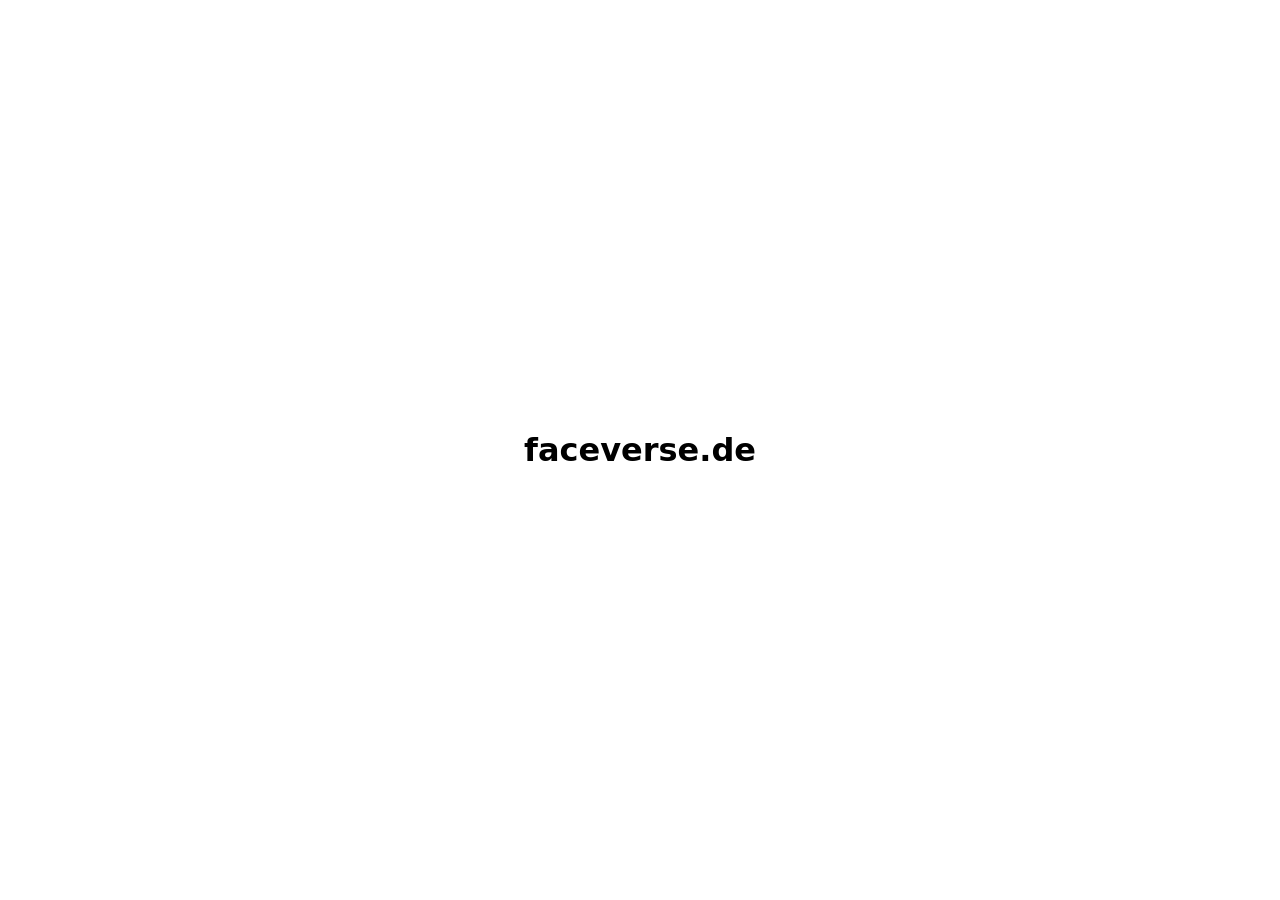
==== index.html @ fb8342d6 "Seed faceverse.de: concept, build brief, CNAME" ====
<!doctype html><html lang="de"><head><meta charset="utf-8"><meta name="viewport" content="width=device-width,initial-scale=1"><meta name="robots" content="noindex"><title>Work in Progress</title></head><body style="font-family:system-ui;display:grid;place-items:center;min-height:100vh;margin:0"><h1>faceverse.de</h1></body></html>
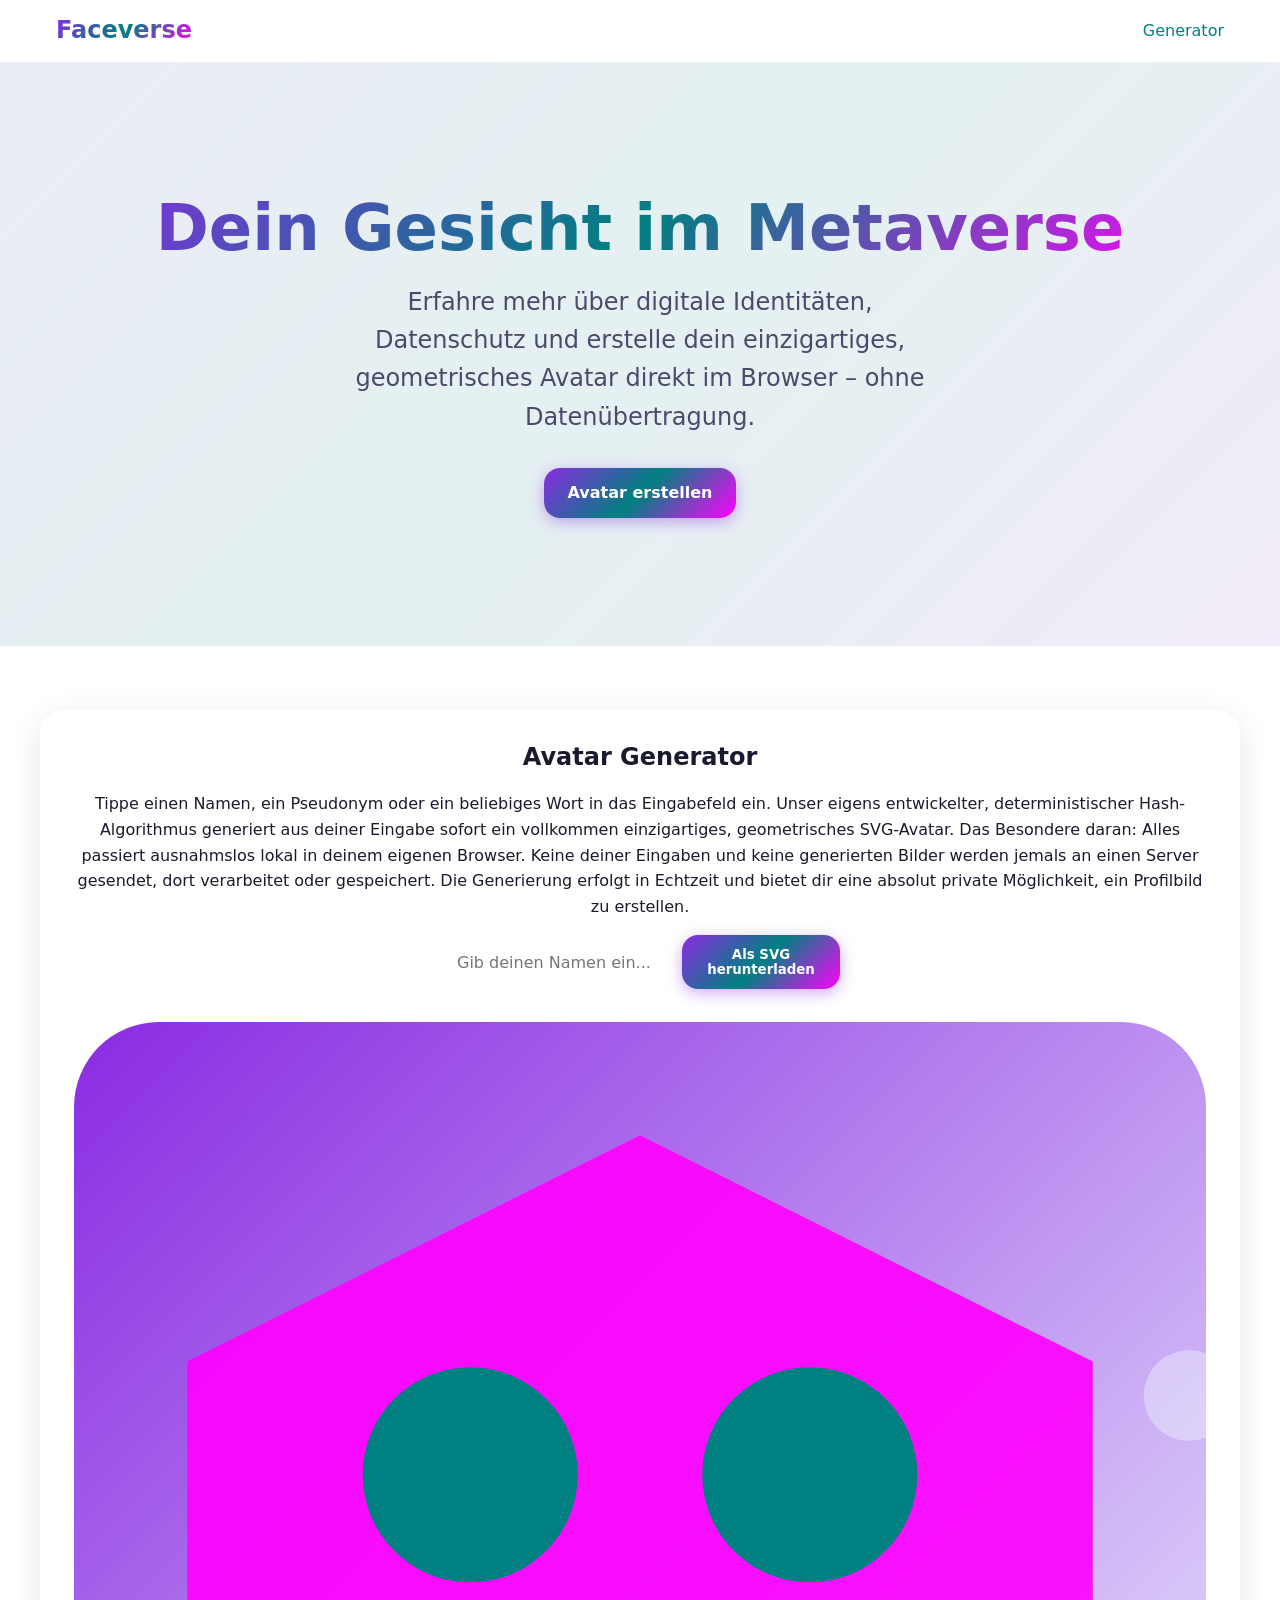
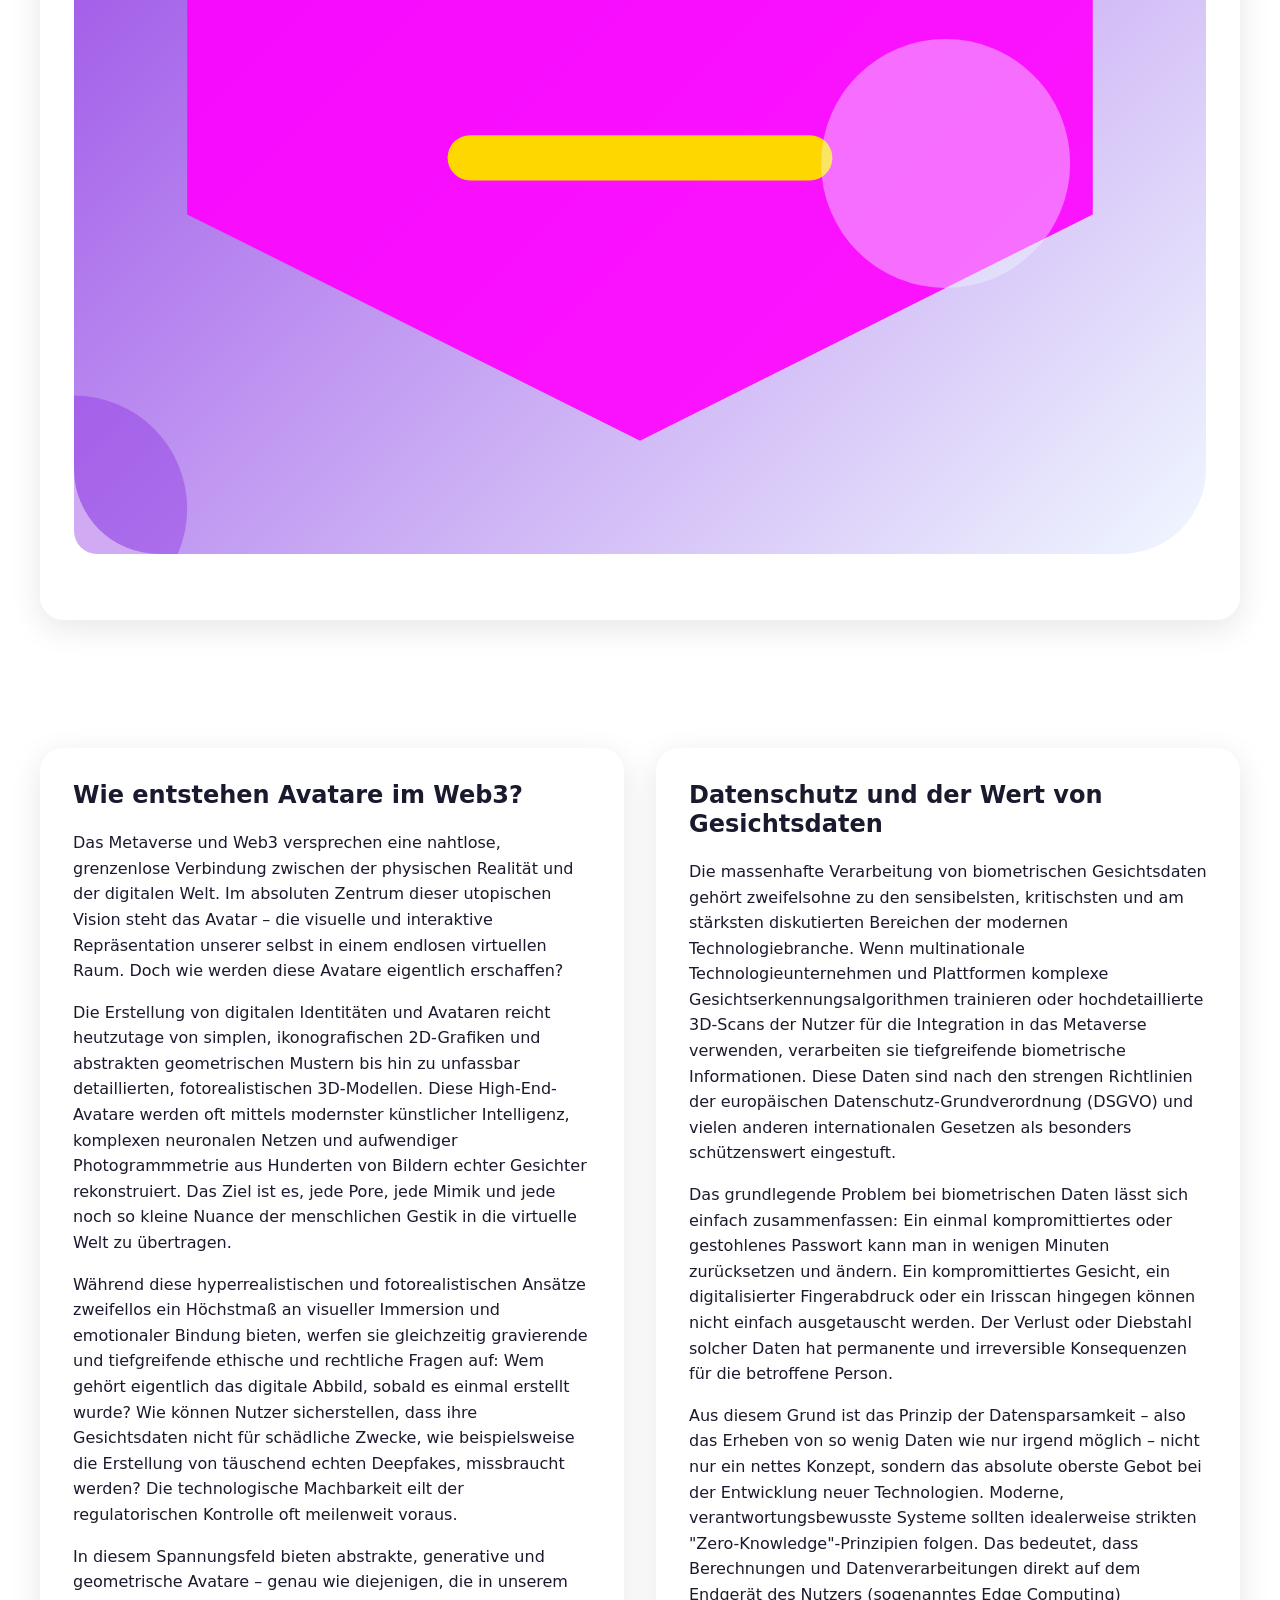
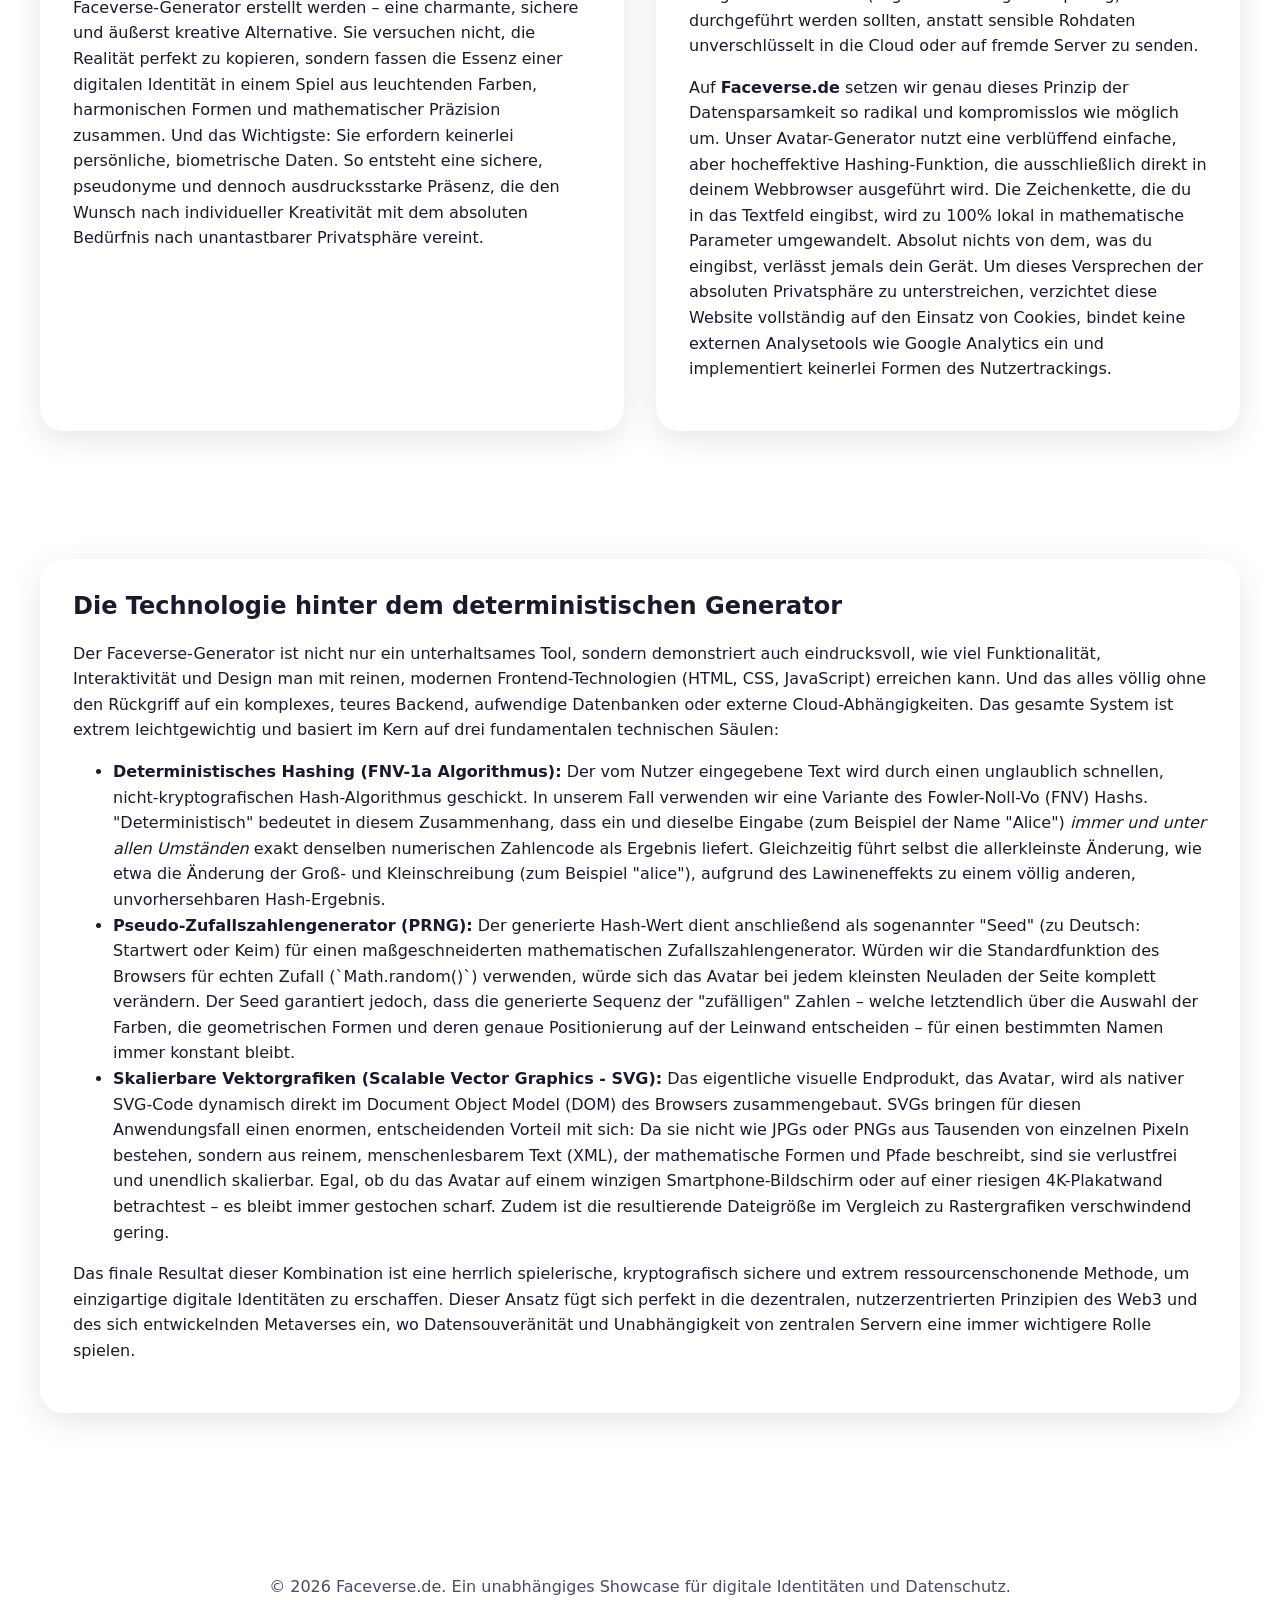
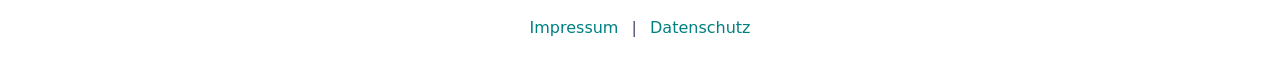
==== commit 90f6fad3: "Build complete faceverse.de website with local SVG avatar generator Co-authored-by: frankinkua <1004" ====
--- a/index.html
+++ b/index.html
@@ -1 +1,99 @@
-<!doctype html><html lang="de"><head><meta charset="utf-8"><meta name="viewport" content="width=device-width,initial-scale=1"><meta name="robots" content="noindex"><title>Work in Progress</title></head><body style="font-family:system-ui;display:grid;place-items:center;min-height:100vh;margin:0"><h1>faceverse.de</h1></body></html>
+<!DOCTYPE html>
+<html lang="de">
+<head>
+  <meta charset="utf-8">
+  <meta name="viewport" content="width=device-width, initial-scale=1">
+  <title>Faceverse | Digitale Avatare im Metaverse</title>
+  <meta name="description" content="Entdecke das Faceverse: Erfahre, wie digitale Avatare für das Metaverse entstehen, welche Rolle Datenschutz spielt, und generiere dein eigenes, einzigartiges SVG-Avatar.">
+
+  <!-- Open Graph / Social -->
+  <meta property="og:type" content="website">
+  <meta property="og:url" content="https://faceverse.de/">
+  <meta property="og:title" content="Faceverse | Digitale Avatare im Metaverse">
+  <meta property="og:description" content="Entdecke das Faceverse: Erfahre, wie digitale Avatare für das Metaverse entstehen, welche Rolle Datenschutz spielt, und generiere dein eigenes, einzigartiges SVG-Avatar.">
+
+  <link rel="icon" href="favicon.svg" type="image/svg+xml">
+  <link rel="stylesheet" href="styles.css">
+</head>
+<body>
+  <header class="site-header">
+    <div class="container">
+      <h1 class="site-title"><a href="/">Faceverse</a></h1>
+      <nav aria-label="Hauptnavigation">
+        <a href="#generator">Generator</a>
+      </nav>
+    </div>
+  </header>
+
+  <main>
+    <section class="hero">
+      <div class="container">
+        <h2 class="hero-title">Dein Gesicht im Metaverse</h2>
+        <p class="hero-subtitle">Erfahre mehr über digitale Identitäten, Datenschutz und erstelle dein einzigartiges, geometrisches Avatar direkt im Browser – ohne Datenübertragung.</p>
+        <a href="#generator" class="btn btn-primary">Avatar erstellen</a>
+      </div>
+    </section>
+
+    <section id="generator" class="section container">
+      <div class="glass-card text-center">
+        <h2>Avatar Generator</h2>
+        <p>Tippe einen Namen, ein Pseudonym oder ein beliebiges Wort in das Eingabefeld ein. Unser eigens entwickelter, deterministischer Hash-Algorithmus generiert aus deiner Eingabe sofort ein vollkommen einzigartiges, geometrisches SVG-Avatar. Das Besondere daran: Alles passiert ausnahmslos lokal in deinem eigenen Browser. Keine deiner Eingaben und keine generierten Bilder werden jemals an einen Server gesendet, dort verarbeitet oder gespeichert. Die Generierung erfolgt in Echtzeit und bietet dir eine absolut private Möglichkeit, ein Profilbild zu erstellen.</p>
+
+        <div class="input-group">
+          <label for="name-input" class="visually-hidden">Dein Name für das Avatar</label>
+          <input type="text" id="name-input" placeholder="Gib deinen Namen ein..." autocomplete="off">
+          <button id="download-btn" class="btn btn-primary">Als SVG herunterladen</button>
+        </div>
+
+        <div id="avatar-container" aria-label="Dein generiertes Avatar">
+          <!-- SVG is injected here via main.js -->
+        </div>
+      </div>
+    </section>
+
+    <section class="section container">
+      <div class="grid-2">
+        <div class="glass-card">
+          <h2>Wie entstehen Avatare im Web3?</h2>
+          <p>Das Metaverse und Web3 versprechen eine nahtlose, grenzenlose Verbindung zwischen der physischen Realität und der digitalen Welt. Im absoluten Zentrum dieser utopischen Vision steht das Avatar – die visuelle und interaktive Repräsentation unserer selbst in einem endlosen virtuellen Raum. Doch wie werden diese Avatare eigentlich erschaffen?</p>
+          <p>Die Erstellung von digitalen Identitäten und Avataren reicht heutzutage von simplen, ikonografischen 2D-Grafiken und abstrakten geometrischen Mustern bis hin zu unfassbar detaillierten, fotorealistischen 3D-Modellen. Diese High-End-Avatare werden oft mittels modernster künstlicher Intelligenz, komplexen neuronalen Netzen und aufwendiger Photogrammmetrie aus Hunderten von Bildern echter Gesichter rekonstruiert. Das Ziel ist es, jede Pore, jede Mimik und jede noch so kleine Nuance der menschlichen Gestik in die virtuelle Welt zu übertragen.</p>
+          <p>Während diese hyperrealistischen und fotorealistischen Ansätze zweifellos ein Höchstmaß an visueller Immersion und emotionaler Bindung bieten, werfen sie gleichzeitig gravierende und tiefgreifende ethische und rechtliche Fragen auf: Wem gehört eigentlich das digitale Abbild, sobald es einmal erstellt wurde? Wie können Nutzer sicherstellen, dass ihre Gesichtsdaten nicht für schädliche Zwecke, wie beispielsweise die Erstellung von täuschend echten Deepfakes, missbraucht werden? Die technologische Machbarkeit eilt der regulatorischen Kontrolle oft meilenweit voraus.</p>
+          <p>In diesem Spannungsfeld bieten abstrakte, generative und geometrische Avatare – genau wie diejenigen, die in unserem Faceverse-Generator erstellt werden – eine charmante, sichere und äußerst kreative Alternative. Sie versuchen nicht, die Realität perfekt zu kopieren, sondern fassen die Essenz einer digitalen Identität in einem Spiel aus leuchtenden Farben, harmonischen Formen und mathematischer Präzision zusammen. Und das Wichtigste: Sie erfordern keinerlei persönliche, biometrische Daten. So entsteht eine sichere, pseudonyme und dennoch ausdrucksstarke Präsenz, die den Wunsch nach individueller Kreativität mit dem absoluten Bedürfnis nach unantastbarer Privatsphäre vereint.</p>
+        </div>
+        <div class="glass-card">
+          <h2>Datenschutz und der Wert von Gesichtsdaten</h2>
+          <p>Die massenhafte Verarbeitung von biometrischen Gesichtsdaten gehört zweifelsohne zu den sensibelsten, kritischsten und am stärksten diskutierten Bereichen der modernen Technologiebranche. Wenn multinationale Technologieunternehmen und Plattformen komplexe Gesichtserkennungsalgorithmen trainieren oder hochdetaillierte 3D-Scans der Nutzer für die Integration in das Metaverse verwenden, verarbeiten sie tiefgreifende biometrische Informationen. Diese Daten sind nach den strengen Richtlinien der europäischen Datenschutz-Grundverordnung (DSGVO) und vielen anderen internationalen Gesetzen als besonders schützenswert eingestuft.</p>
+          <p>Das grundlegende Problem bei biometrischen Daten lässt sich einfach zusammenfassen: Ein einmal kompromittiertes oder gestohlenes Passwort kann man in wenigen Minuten zurücksetzen und ändern. Ein kompromittiertes Gesicht, ein digitalisierter Fingerabdruck oder ein Irisscan hingegen können nicht einfach ausgetauscht werden. Der Verlust oder Diebstahl solcher Daten hat permanente und irreversible Konsequenzen für die betroffene Person.</p>
+          <p>Aus diesem Grund ist das Prinzip der Datensparsamkeit – also das Erheben von so wenig Daten wie nur irgend möglich – nicht nur ein nettes Konzept, sondern das absolute oberste Gebot bei der Entwicklung neuer Technologien. Moderne, verantwortungsbewusste Systeme sollten idealerweise strikten "Zero-Knowledge"-Prinzipien folgen. Das bedeutet, dass Berechnungen und Datenverarbeitungen direkt auf dem Endgerät des Nutzers (sogenanntes Edge Computing) durchgeführt werden sollten, anstatt sensible Rohdaten unverschlüsselt in die Cloud oder auf fremde Server zu senden.</p>
+          <p>Auf <strong>Faceverse.de</strong> setzen wir genau dieses Prinzip der Datensparsamkeit so radikal und kompromisslos wie möglich um. Unser Avatar-Generator nutzt eine verblüffend einfache, aber hocheffektive Hashing-Funktion, die ausschließlich direkt in deinem Webbrowser ausgeführt wird. Die Zeichenkette, die du in das Textfeld eingibst, wird zu 100% lokal in mathematische Parameter umgewandelt. Absolut nichts von dem, was du eingibst, verlässt jemals dein Gerät. Um dieses Versprechen der absoluten Privatsphäre zu unterstreichen, verzichtet diese Website vollständig auf den Einsatz von Cookies, bindet keine externen Analysetools wie Google Analytics ein und implementiert keinerlei Formen des Nutzertrackings.</p>
+        </div>
+      </div>
+    </section>
+
+    <section class="section container">
+      <div class="glass-card">
+        <h2>Die Technologie hinter dem deterministischen Generator</h2>
+        <p>Der Faceverse-Generator ist nicht nur ein unterhaltsames Tool, sondern demonstriert auch eindrucksvoll, wie viel Funktionalität, Interaktivität und Design man mit reinen, modernen Frontend-Technologien (HTML, CSS, JavaScript) erreichen kann. Und das alles völlig ohne den Rückgriff auf ein komplexes, teures Backend, aufwendige Datenbanken oder externe Cloud-Abhängigkeiten. Das gesamte System ist extrem leichtgewichtig und basiert im Kern auf drei fundamentalen technischen Säulen:</p>
+        <ul>
+          <li><strong>Deterministisches Hashing (FNV-1a Algorithmus):</strong> Der vom Nutzer eingegebene Text wird durch einen unglaublich schnellen, nicht-kryptografischen Hash-Algorithmus geschickt. In unserem Fall verwenden wir eine Variante des Fowler-Noll-Vo (FNV) Hashs. "Deterministisch" bedeutet in diesem Zusammenhang, dass ein und dieselbe Eingabe (zum Beispiel der Name "Alice") <em>immer und unter allen Umständen</em> exakt denselben numerischen Zahlencode als Ergebnis liefert. Gleichzeitig führt selbst die allerkleinste Änderung, wie etwa die Änderung der Groß- und Kleinschreibung (zum Beispiel "alice"), aufgrund des Lawineneffekts zu einem völlig anderen, unvorhersehbaren Hash-Ergebnis.</li>
+          <li><strong>Pseudo-Zufallszahlengenerator (PRNG):</strong> Der generierte Hash-Wert dient anschließend als sogenannter "Seed" (zu Deutsch: Startwert oder Keim) für einen maßgeschneiderten mathematischen Zufallszahlengenerator. Würden wir die Standardfunktion des Browsers für echten Zufall (`Math.random()`) verwenden, würde sich das Avatar bei jedem kleinsten Neuladen der Seite komplett verändern. Der Seed garantiert jedoch, dass die generierte Sequenz der "zufälligen" Zahlen – welche letztendlich über die Auswahl der Farben, die geometrischen Formen und deren genaue Positionierung auf der Leinwand entscheiden – für einen bestimmten Namen immer konstant bleibt.</li>
+          <li><strong>Skalierbare Vektorgrafiken (Scalable Vector Graphics - SVG):</strong> Das eigentliche visuelle Endprodukt, das Avatar, wird als nativer SVG-Code dynamisch direkt im Document Object Model (DOM) des Browsers zusammengebaut. SVGs bringen für diesen Anwendungsfall einen enormen, entscheidenden Vorteil mit sich: Da sie nicht wie JPGs oder PNGs aus Tausenden von einzelnen Pixeln bestehen, sondern aus reinem, menschenlesbarem Text (XML), der mathematische Formen und Pfade beschreibt, sind sie verlustfrei und unendlich skalierbar. Egal, ob du das Avatar auf einem winzigen Smartphone-Bildschirm oder auf einer riesigen 4K-Plakatwand betrachtest – es bleibt immer gestochen scharf. Zudem ist die resultierende Dateigröße im Vergleich zu Rastergrafiken verschwindend gering.</li>
+        </ul>
+        <p>Das finale Resultat dieser Kombination ist eine herrlich spielerische, kryptografisch sichere und extrem ressourcenschonende Methode, um einzigartige digitale Identitäten zu erschaffen. Dieser Ansatz fügt sich perfekt in die dezentralen, nutzerzentrierten Prinzipien des Web3 und des sich entwickelnden Metaverses ein, wo Datensouveränität und Unabhängigkeit von zentralen Servern eine immer wichtigere Rolle spielen.</p>
+      </div>
+    </section>
+  </main>
+
+  <footer class="site-footer">
+    <div class="container">
+      <p>&copy; <script>document.write(new Date().getFullYear())</script> Faceverse.de. Ein unabhängiges Showcase für digitale Identitäten und Datenschutz.</p>
+      <nav aria-label="Fußzeile">
+        <a href="impressum.html">Impressum</a> |
+        <a href="datenschutz.html">Datenschutz</a>
+      </nav>
+    </div>
+  </footer>
+
+  <script src="main.js"></script>
+</body>
+</html>
--- a/styles.css
+++ b/styles.css
@@ -0,0 +1,330 @@
+:root {
+  /* Color Palette */
+  --color-violet: #8a2be2;
+  --color-teal: #008080;
+  --color-magenta: #ff00ff;
+  --color-cyan: #00ffff;
+
+  --bg-color: #ffffff;
+  --text-color: #1a1a2e;
+  --text-muted: #4a4a6a;
+
+  --card-bg: rgba(255, 255, 255, 0.7);
+  --card-border: rgba(255, 255, 255, 0.4);
+
+  --hero-gradient: linear-gradient(135deg, var(--color-violet), var(--color-teal), var(--color-magenta));
+
+  /* Typography */
+  --font-sans: system-ui, -apple-system, BlinkMacSystemFont, 'Segoe UI', Roboto, Helvetica, Arial, sans-serif, 'Apple Color Emoji', 'Segoe UI Emoji', 'Segoe UI Symbol';
+
+  /* Metrics */
+  --radius-sm: 0.5rem;
+  --radius-md: 1rem;
+  --radius-lg: 1.5rem;
+  --spacing-sm: 0.5rem;
+  --spacing-md: 1rem;
+  --spacing-lg: 2rem;
+  --spacing-xl: 4rem;
+}
+
+@media (prefers-color-scheme: dark) {
+  :root {
+    --bg-color: #0f0f1a;
+    --text-color: #e0e0ff;
+    --text-muted: #a0a0c0;
+
+    --card-bg: rgba(20, 20, 35, 0.7);
+    --card-border: rgba(255, 255, 255, 0.1);
+  }
+}
+
+*, *::before, *::after {
+  box-sizing: border-box;
+}
+
+html {
+  scroll-behavior: smooth;
+}
+
+@media (prefers-reduced-motion: reduce) {
+  html {
+    scroll-behavior: auto;
+  }
+  *, *::before, *::after {
+    animation-duration: 0.01ms !important;
+    animation-iteration-count: 1 !important;
+    transition-duration: 0.01ms !important;
+    scroll-behavior: auto !important;
+  }
+}
+
+body {
+  font-family: var(--font-sans);
+  background-color: var(--bg-color);
+  color: var(--text-color);
+  line-height: 1.6;
+  margin: 0;
+  padding: 0;
+  overflow-x: hidden;
+  transition: background-color 0.3s ease, color 0.3s ease;
+}
+
+h1, h2, h3, h4, h5, h6 {
+  margin-top: 0;
+  line-height: 1.2;
+  font-weight: 700;
+}
+
+p {
+  margin-top: 0;
+  margin-bottom: var(--spacing-md);
+}
+
+a {
+  color: var(--color-teal);
+  text-decoration: none;
+  transition: color 0.2s ease;
+}
+
+a:hover {
+  color: var(--color-violet);
+  text-decoration: underline;
+}
+
+/* Layout */
+.container {
+  width: 100%;
+  max-width: 1200px;
+  margin: 0 auto;
+  padding: 0 var(--spacing-md);
+}
+
+.section {
+  padding: var(--spacing-xl) 0;
+}
+
+/* Glassmorphism */
+.glass-card {
+  background: var(--card-bg);
+  backdrop-filter: blur(16px);
+  -webkit-backdrop-filter: blur(16px);
+  border: 1px solid var(--card-border);
+  border-radius: var(--radius-lg);
+  padding: var(--spacing-lg);
+  box-shadow: 0 8px 32px rgba(0, 0, 0, 0.1);
+  transition: transform 0.3s ease, box-shadow 0.3s ease;
+}
+
+.glass-card:hover {
+  transform: translateY(-5px);
+  box-shadow: 0 12px 40px rgba(0, 0, 0, 0.15);
+}
+
+/* Header & Hero */
+.site-header {
+  padding: var(--spacing-md) 0;
+  position: sticky;
+  top: 0;
+  z-index: 100;
+  background: rgba(var(--bg-color), 0.8);
+  backdrop-filter: blur(8px);
+  -webkit-backdrop-filter: blur(8px);
+  border-bottom: 1px solid var(--card-border);
+}
+
+.site-header .container {
+  display: flex;
+  justify-content: space-between;
+  align-items: center;
+}
+
+.site-title {
+  font-size: 1.5rem;
+  margin: 0;
+  background: var(--hero-gradient);
+  -webkit-background-clip: text;
+  -webkit-text-fill-color: transparent;
+  background-clip: text;
+}
+
+.hero {
+  position: relative;
+  text-align: center;
+  padding: calc(var(--spacing-xl) * 2) 0;
+  overflow: hidden;
+}
+
+.hero::before {
+  content: '';
+  position: absolute;
+  top: -50%;
+  left: -50%;
+  width: 200%;
+  height: 200%;
+  background: var(--hero-gradient);
+  opacity: 0.1;
+  z-index: -1;
+  filter: blur(100px);
+  animation: pulse 15s infinite alternate;
+}
+
+@keyframes pulse {
+  0% { transform: scale(1); }
+  100% { transform: scale(1.1); }
+}
+
+.hero-title {
+  font-size: clamp(2.5rem, 5vw, 4.5rem);
+  margin-bottom: var(--spacing-md);
+  background: var(--hero-gradient);
+  -webkit-background-clip: text;
+  -webkit-text-fill-color: transparent;
+  background-clip: text;
+}
+
+.hero-subtitle {
+  font-size: clamp(1.2rem, 2vw, 1.5rem);
+  color: var(--text-muted);
+  max-width: 600px;
+  margin: 0 auto var(--spacing-lg);
+}
+
+/* Components */
+.btn {
+  display: inline-block;
+  padding: 0.75rem 1.5rem;
+  border-radius: var(--radius-md);
+  font-weight: 600;
+  text-align: center;
+  cursor: pointer;
+  border: none;
+  transition: all 0.2s ease;
+  font-family: var(--font-sans);
+}
+
+.btn-primary {
+  background: var(--hero-gradient);
+  color: white;
+  box-shadow: 0 4px 15px rgba(138, 43, 226, 0.4);
+}
+
+.btn-primary:hover {
+  box-shadow: 0 6px 20px rgba(138, 43, 226, 0.6);
+  transform: translateY(-2px);
+  color: white;
+  text-decoration: none;
+}
+
+.input-group {
+  display: flex;
+  flex-direction: column;
+  gap: var(--spacing-sm);
+  margin-bottom: var(--spacing-lg);
+  max-width: 400px;
+  margin-left: auto;
+  margin-right: auto;
+}
+
+@media (min-width: 600px) {
+  .input-group {
+    flex-direction: row;
+  }
+}
+
+.input-group input {
+  flex: 1;
+  padding: 0.75rem 1rem;
+  border: 1px solid var(--card-border);
+  border-radius: var(--radius-md);
+  background: rgba(255, 255, 255, 0.1);
+  color: var(--text-color);
+  font-family: var(--font-sans);
+  font-size: 1rem;
+  backdrop-filter: blur(4px);
+}
+
+.input-group input:focus {
+  outline: 2px solid var(--color-violet);
+  border-color: transparent;
+}
+
+/* Accessibility Focus States */
+:focus-visible {
+  outline: 3px solid var(--color-violet);
+  outline-offset: 3px;
+}
+
+/* Grid Layouts */
+.grid-2 {
+  display: grid;
+  grid-template-columns: 1fr;
+  gap: var(--spacing-lg);
+}
+
+@media (min-width: 768px) {
+  .grid-2 {
+    grid-template-columns: repeat(2, 1fr);
+  }
+}
+
+.grid-3 {
+  display: grid;
+  grid-template-columns: 1fr;
+  gap: var(--spacing-lg);
+}
+
+@media (min-width: 768px) {
+  .grid-3 {
+    grid-template-columns: repeat(2, 1fr);
+  }
+}
+
+@media (min-width: 1024px) {
+  .grid-3 {
+    grid-template-columns: repeat(3, 1fr);
+  }
+}
+
+/* Avatar Generator Container */
+#avatar-container {
+  display: flex;
+  justify-content: center;
+  align-items: center;
+  min-height: 250px;
+  background: var(--card-bg);
+  border: 1px dashed var(--card-border);
+  border-radius: var(--radius-lg);
+  margin-bottom: var(--spacing-lg);
+  overflow: hidden;
+}
+
+#avatar-container svg {
+  max-width: 100%;
+  height: auto;
+  border-radius: var(--radius-sm);
+}
+
+.site-footer {
+  text-align: center;
+  padding: var(--spacing-lg) 0;
+  border-top: 1px solid var(--card-border);
+  margin-top: var(--spacing-xl);
+  color: var(--text-muted);
+}
+.site-footer a {
+  margin: 0 var(--spacing-sm);
+}
+
+/* Utility */
+.text-center { text-align: center; }
+.visually-hidden {
+  position: absolute;
+  width: 1px;
+  height: 1px;
+  padding: 0;
+  margin: -1px;
+  overflow: hidden;
+  clip: rect(0, 0, 0, 0);
+  white-space: nowrap;
+  border-width: 0;
+}
